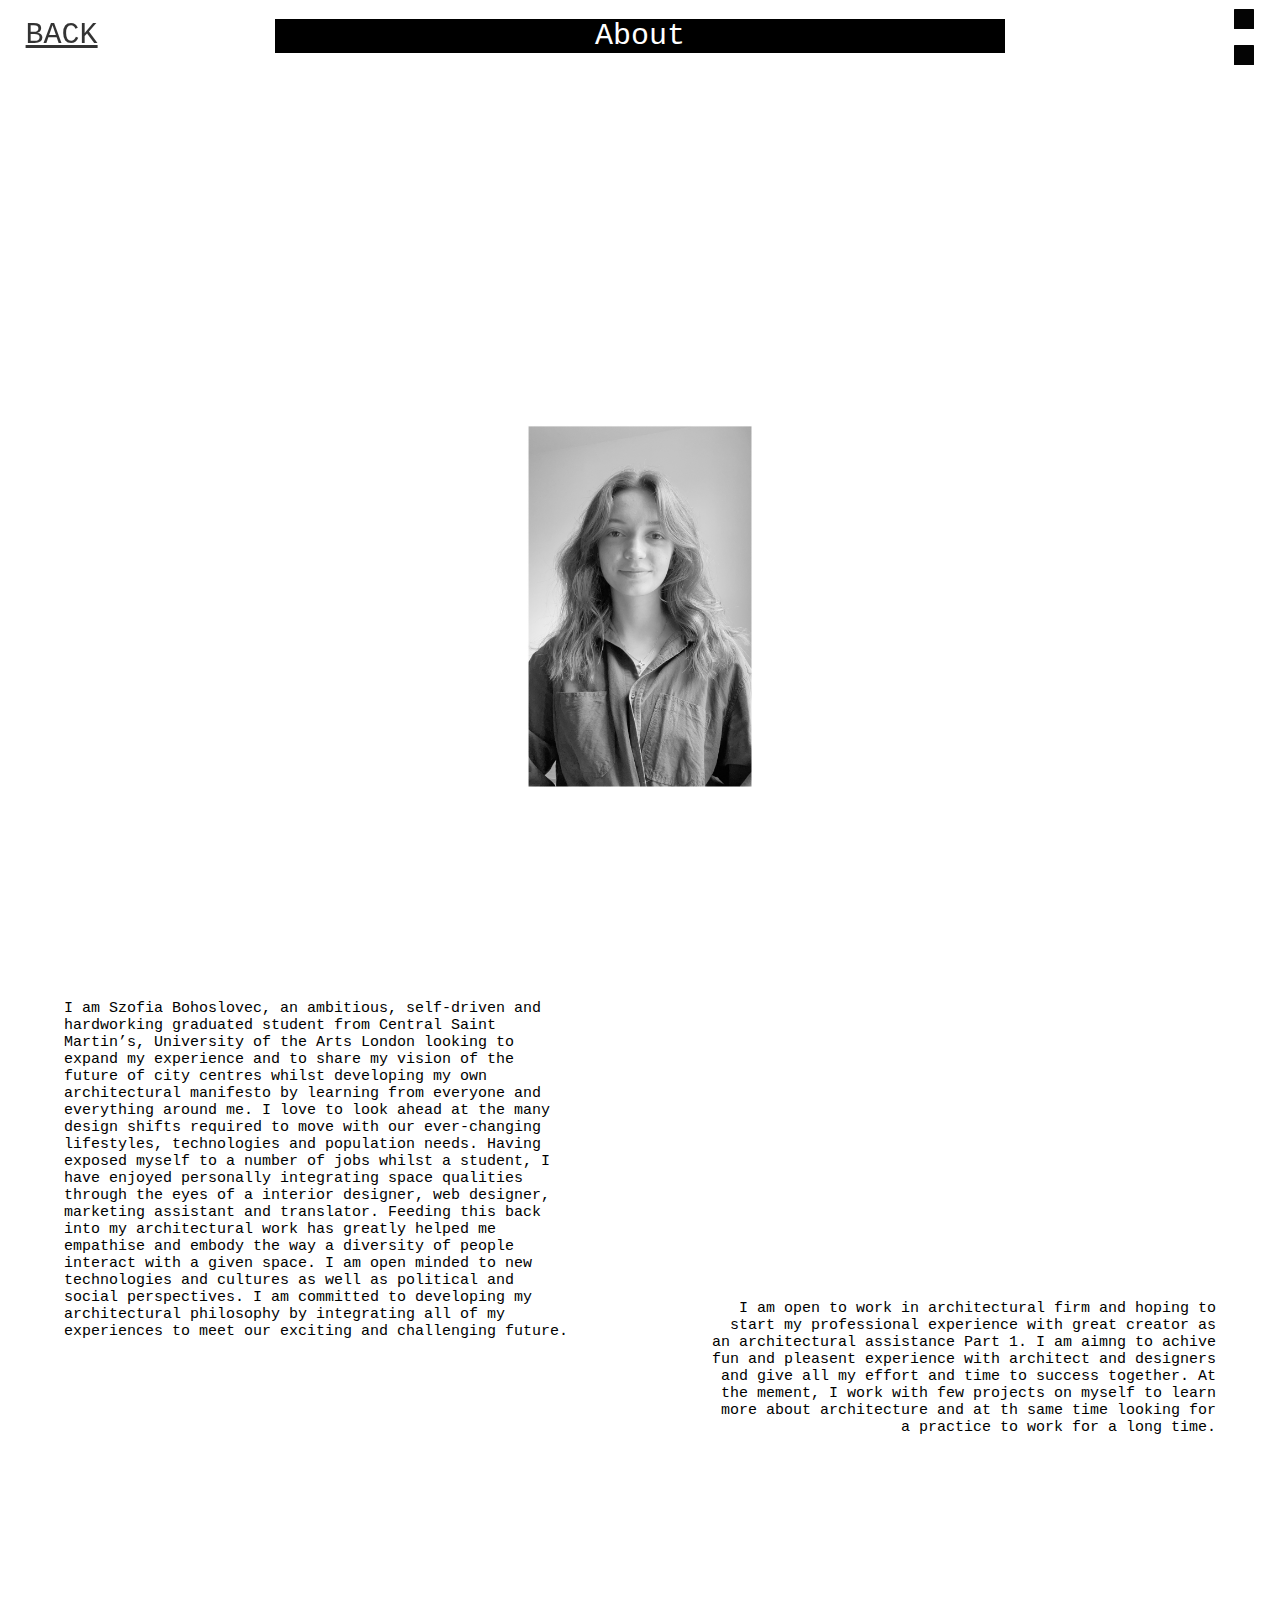
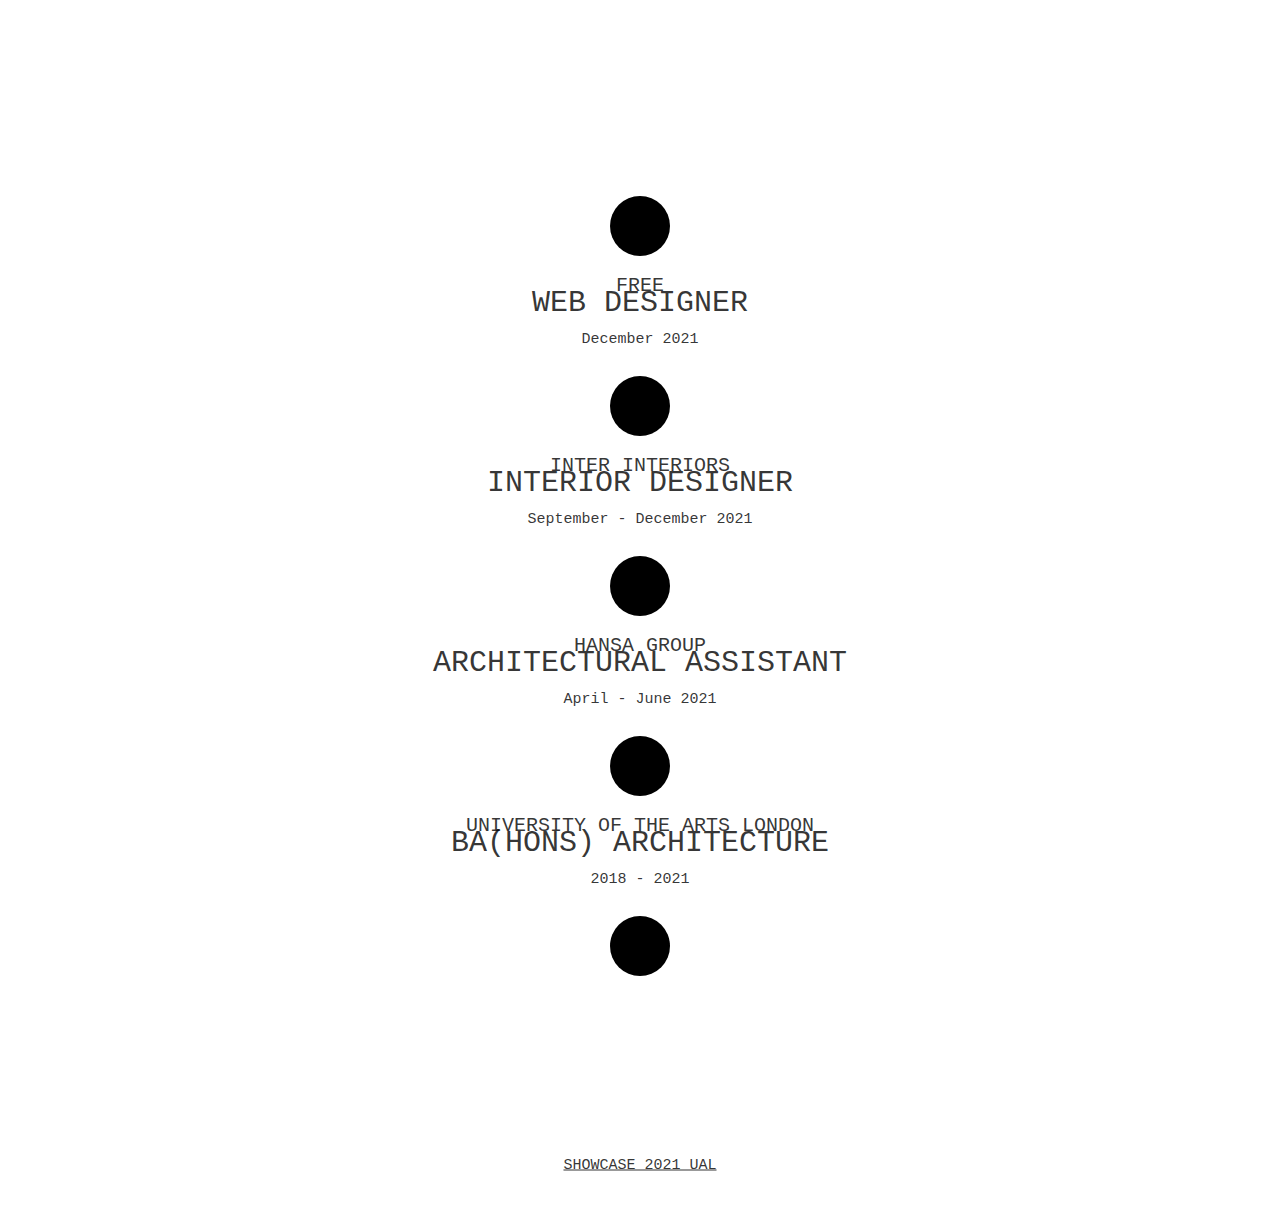
==== about.html @ 01e75161 "Add files via upload" ====
<html>
<head> 
    <title>About</title>
        <link href="./about.css" media="screen and (min-width: 900px)" rel="stylesheet">
        <link href="./about.css" media="screen and (max-width: 900px)" rel="stylesheet"> 
        <div class="heading"> About </div>
            <div class="container">
                <meta name="viewport" content="width=device-width", initial-scale="1.0">
    <div class="text" > I am Szofia Bohoslovec, an ambitious, self-driven and hardworking graduated student from Central Saint Martin’s, 
        University of the Arts London looking to expand my experience and to share my vision of the future of city centres whilst 
        developing my own architectural manifesto by learning from everyone and everything around me. 
        I love to look ahead at the many design shifts required to move with our ever-changing lifestyles, technologies and population needs.
        Having exposed myself to a number of jobs whilst a student, I have enjoyed personally integrating space qualities through the eyes 
        of a interior designer, web designer, marketing assistant and translator. Feeding this back into my architectural work has greatly
         helped me empathise and embody the way a diversity of people interact with a given space. I am open minded to new technologies 
         and cultures as well as political and social perspectives. I am committed to developing my architectural philosophy by integrating 
         all of my experiences to meet our exciting and challenging future.
        </div>
        <div class="text1"> 
            I am open to work in architectural firm and hoping to  start my professional experience with great creator as an 
            architectural assistance Part 1. I am aimng to achive fun and pleasent experience with architect and designers and
             give all my effort and time to success together. At the mement, I work with few projects on myself to learn more 
             about architecture and at th same time looking for a practice to work for a long time.
        </div>
        <img src="./IMG-1836.jpg" alt="LAND PAGE" class="photo">
        <div class="text5"  > FREE </div>
        <div class="text3"  > WEB DESIGNER </div>
        <div class="text4"  > December 2021</div>
        <div class="text6"  > INTER INTERIORS </div>
        <div class="text7"  > INTERIOR DESIGNER </div>
        <div class="text8"  > September - December 2021 </div>
        <div class="text9"   > HANSA GROUP </div>
        <div class="text10"  > ARCHITECTURAL ASSISTANT </div>
        <div class="text11"  > April - June 2021 </div>
        <div class="text12"  > UNIVERSITY OF THE ARTS LONDON </div>
        <div class="text13"  > BA(HONS) ARCHITECTURE </div>
        <div class="text14"  > 2018 - 2021 </div>
        <A href = "https://graduateshowcase.arts.ac.uk/projects/247774/cover" class="text16"> SHOWCASE 2021 UAL </A>
        <A href = "./index.html" class="text17"> BACK </A>
        <div id="square1"  > </div>
        <div id="square2"  > </div>
        <div id="circle1"  > </div>
        <div id="circle2"  > </div>
        <div id="circle3"  > </div>
        <div id="circle4"  > </div>
        <div id="circle5"  > </div>
        <div id="square3"> </div> 
    </div>
    </head>

</html>
---- about.css ----
body {
    margin-left: 0;
    margin-right: 0;
    width: 100%;
    padding-left: 40px ;
    background-color: rgb(255, 255, 255);
    background-size: 50%;
    margin:5%;
    font-family: 'Courier New', Courier, monospace;}
    .text, .text1, .text2, .text3, .text4, .text5, .text6, .text7,
     .text8, .text9, .text10, .text11, .text12, .text13, .text14, .text15, .text16, .text17 {
    font-weight: 300;
     }
    .photo{
    position: absolute;
    width:35%;
    left: 50%;
    transform: translate(-50%, -50%);}
    .text 
    {position: absolute;
    top: 700px;
    left: 5%;
    font-size: 15px;
    width: 40%;
    color: black;
    text-align:end;
    text-align: left;}
     .text1 {
    position: absolute;
    top: 1000px;
    right: 5%;
    font-size: 15px;
    width: 40%;
    color: black;
    text-align:end;
    text-align:right;} 
     #circle1 {
    position: absolute;
    left: 50%;
    top: 200%;
    transform: translate(-50%, -50%);
    width: 20px;
    height: 20px;
    border-radius: 50%;
    background-color: black;
    margin:2%;}
    #circle2 {
        position: absolute;
        left: 50%;
        top: 220%;
        transform: translate(-50%, -50%);
        width: 20px;
        height: 20px;
        border-radius: 50%;
        background-color: black;
        margin:2%;}
     #circle3 {
    position: absolute;
    left: 50%;
    top: 240%;
    transform: translate(-50%, -50%);
    width: 20px;
    height: 20px;
    border-radius: 50%;
    background-color: black;
    margin:2%;}
     #circle4 {
    position: absolute;
    left: 50%;
    top: 260%;
    transform: translate(-50%, -50%);
    width: 20px;
    height: 20px;
    border-radius: 50%;
    background-color: black;
    margin:2%}
     #circle5 {
    position: absolute;
    left: 50%;
    top: 280%;
    transform: translate(-50%, -50%);
    width: 20px;
    height: 20px;
    border-radius: 50%;
    background-color:black;
    margin:2%;}
     #square1 {
    position: fixed;
    top: 1%;
    right: 2%;
    width: 20px;
    height: 20px;
    background-color: rgba(0, 0, 0, 0.986);
    border-radius: 0.5px;} 
     #square2 {
    position: fixed;
    top: 5%;
    right: 2%;
    width: 20px;
    height: 20px;
    background-color: rgba(0, 0, 0, 0.986);
    border-radius: 0.5px;} 
     .text5 {   
    position:absolute;
    left: 50%;
    top: 208%;
    transform: translate(-50%, -50%);
    font-size: 20px;
    color: rgba(0, 0, 0, 0.80);
    margin:1%;} 
     .text3 {
    position:absolute;
    left: 50%;
    transform: translate(-50%, -50%);
    top: 210%;
    font-size: 30px;
    color: rgba(0, 0, 0, 0.80);
    margin:1%;} 
     .text4 {
    position:absolute;
    left: 50%;
    transform: translate(-50%, -50%);
    top: 214%;
    font-size: 15px;
    color: rgba(0, 0, 0, 0.80);
    margin:1%;} 
    .text6 {
    position:absolute;
    left: 50%;
    transform: translate(-50%, -50%);
    top: 228%;
    font-size: 20px;
    color: rgba(0, 0, 0, 0.80);
    margin:1%;} 
    .text7 {
    position:absolute;
    left: 50%;
    transform: translate(-50%, -50%);
    top: 230%;
    font-size: 30px;
    color: rgba(0, 0, 0, 0.80);
    margin:1%;} 
    .text8 {
    position:absolute;
    left: 50%;
    transform: translate(-50%, -50%);
    top: 234%;
    font-size: 15px;
    color: rgba(0, 0, 0, 0.80);
    margin:1%;} 
    .text9 {
    position:absolute;
    left: 50%;
    transform: translate(-50%, -50%);
    top: 248%;
    font-size: 20px; 
    color: rgba(0, 0, 0, 0.80);
    margin:1%;} 
    .text10 {
    position:absolute;
    left: 50%;
    transform: translate(-50%, -50%);
    top: 250%;
    font-size: 30px; 
    color: rgba(0, 0, 0, 0.80);
    margin:1%;} 
    .text11 {
    position:absolute;
    left: 50%;
    transform: translate(-50%, -50%);
    top: 254%;
    font-size: 15px;
    color: rgba(0, 0, 0, 0.80);
    margin:1%;} 
    .text12 {
    position:absolute;
    left: 50%;
    transform: translate(-50%, -50%);
    top: 268%;
    font-size: 20px;
    color: rgba(0, 0, 0, 0.80);
    margin:1%;} 
    .text13 {
    position:absolute;
    left: 50%;
    transform: translate(-50%, -50%);
    top: 270%;
    font-size: 30px;
    color: rgba(0, 0, 0, 0.80);
    margin:1%;} 
     .text14 {
    position:absolute;
    left: 50%;
    transform: translate(-50%, -50%);
    top: 274%;
    font-size: 15px;
    color: rgba(0, 0, 0, 0.80);
    margin:1%;} 
     .text16 {
    position:absolute;
    left: 50%;
    transform: translate(-50%, -50%);
    top: 310%;
    font-size: 15px;
    color: rgba(0, 0, 0, 0.80);
    padding-bottom: 50px;} 
    .text17 {
       position:fixed;
       display: block;
       top: 2%;
       left: 2%;
       font-size: 30px;
       color: rgba(0, 0, 0, 0.80);
       font-family: 'Courier New', Courier, monospace;
       text-align: center;} 
    .heading {
       position: fixed;
       left: 50%;
       transform: translate(-50%, -50%);
       text-align: center;
       display:block;
       top:4%;
       color: white;
       font-size: 35px;
       z-index: 999;
       font-family: 'Courier New', Courier, monospace;
       background-color:black;
       padding-left: 25%;
       padding-right: 25%;
       border-style: solid;
       border-color: black;
       background-color:black;
       border-width: 0px;
       border-radius: 0px;}
    
    @media screen and (max-width: 900px){ 
      body {width:50%;
    margin-left: 95px;
    margin-right: 18px;
    padding-top: 100px;
    padding-left:10px;}
    .text, .text1, .text2 
    { font-size: 10px;}
    .text2 { 
        padding-left:10px;}
    #circle1, #circle2, #circle3, #circle4, #circle5 
    {margin-left: 0px;}
    .text3, .text4, .text5, .text6, .text7,
     .text8, .text9, .text10, .text11, .text12, .text13, .text14, .text15, .text16 
     {margin-left: 0px;
        font-size: 0.5rem;}
        .text {
            top:300px;}
        .text1 {
            top:900px;}

    .text17, .heading {font-size: 10px;}
    .heading {
    padding-left: 20%;
    padding-right: 20%;
    }
        .photo{
            top:150px;}
    }
    @media screen and (min-width: 900px){ 
        body {width:100%;
        margin-left: 120px;
        margin-right: 18px;}
        .text, .text1 { 
        font-size: 15px;
        padding-top: 300px;}
        .text2 { 
            font-size: 15px;
            padding-top: 400px; 
        margin-left: -160px; 
        margin-right: 160px;
        }
        #circle1, #circle2, #circle3, #circle4, #circle5 {
            width: 60px;
            height: 60px;
            margin-left: 0px;    }
         .text3, .text4, .text5, .text6, .text7,
     .text8, .text9, .text10, .text11, .text12, .text13, .text14, .text15, .text16, .text17 {
         margin-left: 0px;}
         .text17, .heading {font-size: 30px;}
        .photo { position: absolute;
                 width:25%;
                 left: 50%;
                 transform: translate(-50%, -50%);
                 top:600px;}  
        }
---- about.css ----
body {
    margin-left: 0;
    margin-right: 0;
    width: 100%;
    padding-left: 40px ;
    background-color: rgb(255, 255, 255);
    background-size: 50%;
    margin:5%;
    font-family: 'Courier New', Courier, monospace;}
    .text, .text1, .text2, .text3, .text4, .text5, .text6, .text7,
     .text8, .text9, .text10, .text11, .text12, .text13, .text14, .text15, .text16, .text17 {
    font-weight: 300;
     }
    .photo{
    position: absolute;
    width:35%;
    left: 50%;
    transform: translate(-50%, -50%);}
    .text 
    {position: absolute;
    top: 700px;
    left: 5%;
    font-size: 15px;
    width: 40%;
    color: black;
    text-align:end;
    text-align: left;}
     .text1 {
    position: absolute;
    top: 1000px;
    right: 5%;
    font-size: 15px;
    width: 40%;
    color: black;
    text-align:end;
    text-align:right;} 
     #circle1 {
    position: absolute;
    left: 50%;
    top: 200%;
    transform: translate(-50%, -50%);
    width: 20px;
    height: 20px;
    border-radius: 50%;
    background-color: black;
    margin:2%;}
    #circle2 {
        position: absolute;
        left: 50%;
        top: 220%;
        transform: translate(-50%, -50%);
        width: 20px;
        height: 20px;
        border-radius: 50%;
        background-color: black;
        margin:2%;}
     #circle3 {
    position: absolute;
    left: 50%;
    top: 240%;
    transform: translate(-50%, -50%);
    width: 20px;
    height: 20px;
    border-radius: 50%;
    background-color: black;
    margin:2%;}
     #circle4 {
    position: absolute;
    left: 50%;
    top: 260%;
    transform: translate(-50%, -50%);
    width: 20px;
    height: 20px;
    border-radius: 50%;
    background-color: black;
    margin:2%}
     #circle5 {
    position: absolute;
    left: 50%;
    top: 280%;
    transform: translate(-50%, -50%);
    width: 20px;
    height: 20px;
    border-radius: 50%;
    background-color:black;
    margin:2%;}
     #square1 {
    position: fixed;
    top: 1%;
    right: 2%;
    width: 20px;
    height: 20px;
    background-color: rgba(0, 0, 0, 0.986);
    border-radius: 0.5px;} 
     #square2 {
    position: fixed;
    top: 5%;
    right: 2%;
    width: 20px;
    height: 20px;
    background-color: rgba(0, 0, 0, 0.986);
    border-radius: 0.5px;} 
     .text5 {   
    position:absolute;
    left: 50%;
    top: 208%;
    transform: translate(-50%, -50%);
    font-size: 20px;
    color: rgba(0, 0, 0, 0.80);
    margin:1%;} 
     .text3 {
    position:absolute;
    left: 50%;
    transform: translate(-50%, -50%);
    top: 210%;
    font-size: 30px;
    color: rgba(0, 0, 0, 0.80);
    margin:1%;} 
     .text4 {
    position:absolute;
    left: 50%;
    transform: translate(-50%, -50%);
    top: 214%;
    font-size: 15px;
    color: rgba(0, 0, 0, 0.80);
    margin:1%;} 
    .text6 {
    position:absolute;
    left: 50%;
    transform: translate(-50%, -50%);
    top: 228%;
    font-size: 20px;
    color: rgba(0, 0, 0, 0.80);
    margin:1%;} 
    .text7 {
    position:absolute;
    left: 50%;
    transform: translate(-50%, -50%);
    top: 230%;
    font-size: 30px;
    color: rgba(0, 0, 0, 0.80);
    margin:1%;} 
    .text8 {
    position:absolute;
    left: 50%;
    transform: translate(-50%, -50%);
    top: 234%;
    font-size: 15px;
    color: rgba(0, 0, 0, 0.80);
    margin:1%;} 
    .text9 {
    position:absolute;
    left: 50%;
    transform: translate(-50%, -50%);
    top: 248%;
    font-size: 20px; 
    color: rgba(0, 0, 0, 0.80);
    margin:1%;} 
    .text10 {
    position:absolute;
    left: 50%;
    transform: translate(-50%, -50%);
    top: 250%;
    font-size: 30px; 
    color: rgba(0, 0, 0, 0.80);
    margin:1%;} 
    .text11 {
    position:absolute;
    left: 50%;
    transform: translate(-50%, -50%);
    top: 254%;
    font-size: 15px;
    color: rgba(0, 0, 0, 0.80);
    margin:1%;} 
    .text12 {
    position:absolute;
    left: 50%;
    transform: translate(-50%, -50%);
    top: 268%;
    font-size: 20px;
    color: rgba(0, 0, 0, 0.80);
    margin:1%;} 
    .text13 {
    position:absolute;
    left: 50%;
    transform: translate(-50%, -50%);
    top: 270%;
    font-size: 30px;
    color: rgba(0, 0, 0, 0.80);
    margin:1%;} 
     .text14 {
    position:absolute;
    left: 50%;
    transform: translate(-50%, -50%);
    top: 274%;
    font-size: 15px;
    color: rgba(0, 0, 0, 0.80);
    margin:1%;} 
     .text16 {
    position:absolute;
    left: 50%;
    transform: translate(-50%, -50%);
    top: 310%;
    font-size: 15px;
    color: rgba(0, 0, 0, 0.80);
    padding-bottom: 50px;} 
    .text17 {
       position:fixed;
       display: block;
       top: 2%;
       left: 2%;
       font-size: 30px;
       color: rgba(0, 0, 0, 0.80);
       font-family: 'Courier New', Courier, monospace;
       text-align: center;} 
    .heading {
       position: fixed;
       left: 50%;
       transform: translate(-50%, -50%);
       text-align: center;
       display:block;
       top:4%;
       color: white;
       font-size: 35px;
       z-index: 999;
       font-family: 'Courier New', Courier, monospace;
       background-color:black;
       padding-left: 25%;
       padding-right: 25%;
       border-style: solid;
       border-color: black;
       background-color:black;
       border-width: 0px;
       border-radius: 0px;}
    
    @media screen and (max-width: 900px){ 
      body {width:50%;
    margin-left: 95px;
    margin-right: 18px;
    padding-top: 100px;
    padding-left:10px;}
    .text, .text1, .text2 
    { font-size: 10px;}
    .text2 { 
        padding-left:10px;}
    #circle1, #circle2, #circle3, #circle4, #circle5 
    {margin-left: 0px;}
    .text3, .text4, .text5, .text6, .text7,
     .text8, .text9, .text10, .text11, .text12, .text13, .text14, .text15, .text16 
     {margin-left: 0px;
        font-size: 0.5rem;}
        .text {
            top:300px;}
        .text1 {
            top:900px;}

    .text17, .heading {font-size: 10px;}
    .heading {
    padding-left: 20%;
    padding-right: 20%;
    }
        .photo{
            top:150px;}
    }
    @media screen and (min-width: 900px){ 
        body {width:100%;
        margin-left: 120px;
        margin-right: 18px;}
        .text, .text1 { 
        font-size: 15px;
        padding-top: 300px;}
        .text2 { 
            font-size: 15px;
            padding-top: 400px; 
        margin-left: -160px; 
        margin-right: 160px;
        }
        #circle1, #circle2, #circle3, #circle4, #circle5 {
            width: 60px;
            height: 60px;
            margin-left: 0px;    }
         .text3, .text4, .text5, .text6, .text7,
     .text8, .text9, .text10, .text11, .text12, .text13, .text14, .text15, .text16, .text17 {
         margin-left: 0px;}
         .text17, .heading {font-size: 30px;}
        .photo { position: absolute;
                 width:25%;
                 left: 50%;
                 transform: translate(-50%, -50%);
                 top:600px;}  
        }
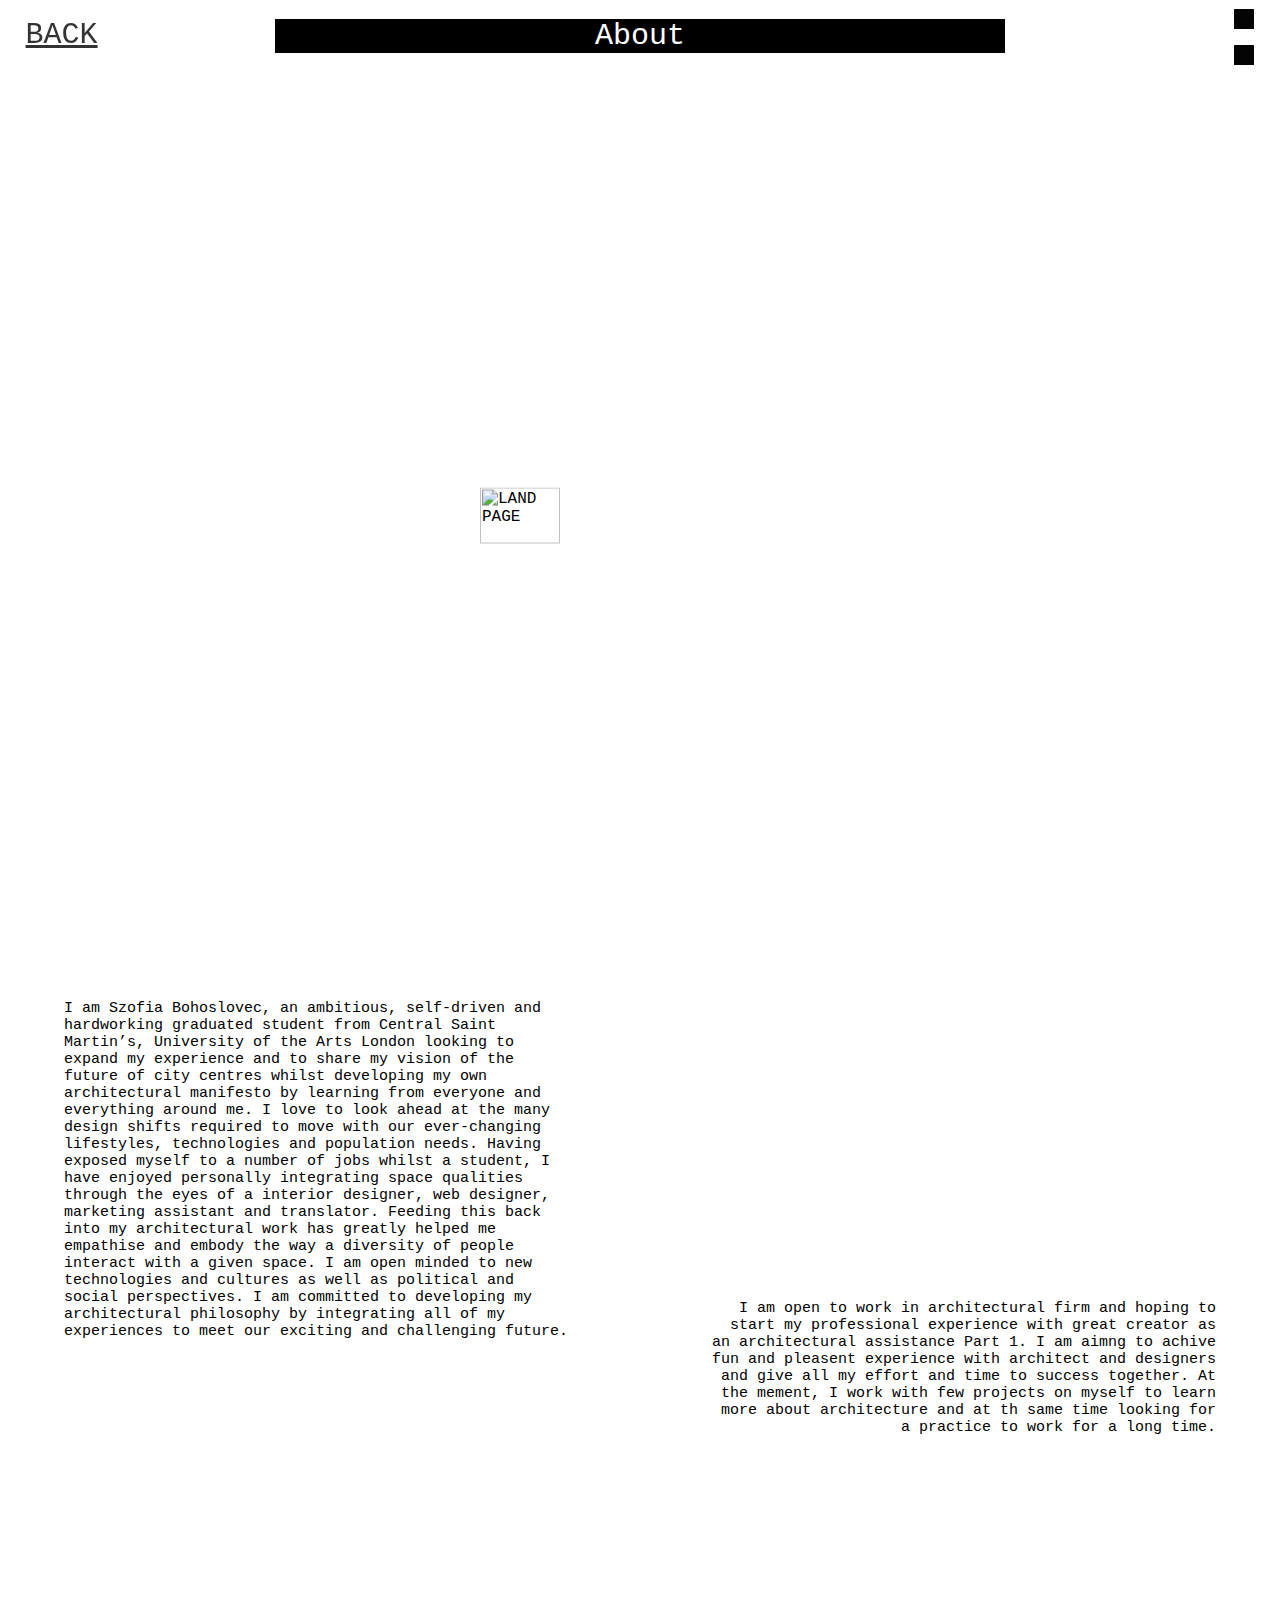
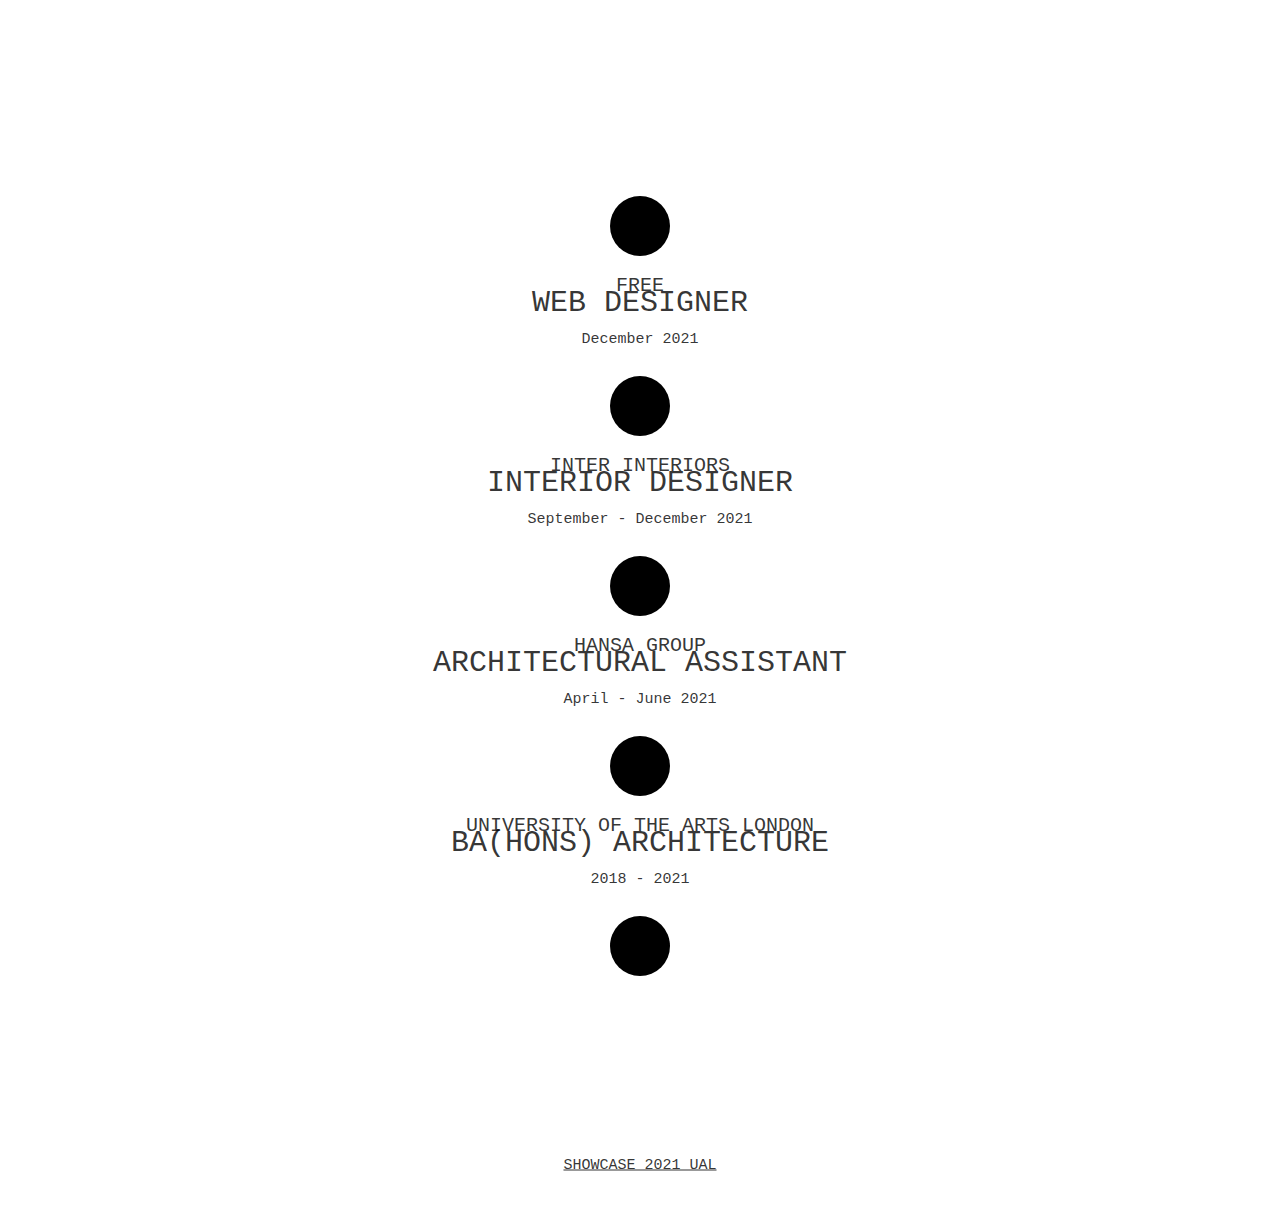
==== commit a5afffdf: "Update about.html" ====
--- a/about.html
+++ b/about.html
@@ -1,8 +1,8 @@
 <html>
 <head> 
     <title>About</title>
-        <link href="./about.css" media="screen and (min-width: 900px)" rel="stylesheet">
-        <link href="./about.css" media="screen and (max-width: 900px)" rel="stylesheet"> 
+        <link rel="stylesheet" media="screen and (min-width: 900px)" href="./about.css" >
+        <link rel="stylesheet" media="screen and (max-width: 900px)" href="./about.css"> 
         <div class="heading"> About </div>
             <div class="container">
                 <meta name="viewport" content="width=device-width", initial-scale="1.0">
@@ -48,4 +48,4 @@
     </div>
     </head>
 
-</html>+</html>
